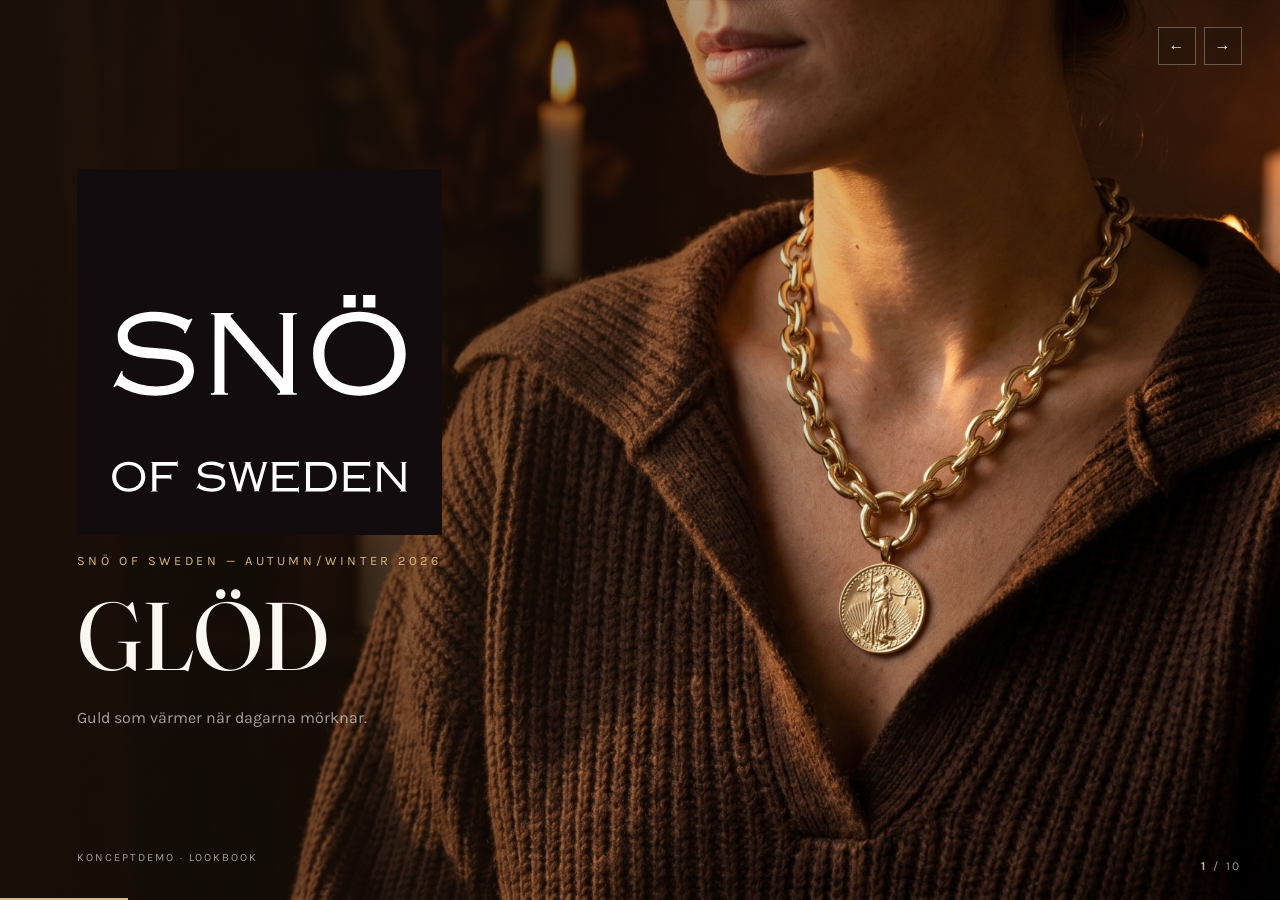
==== aw26/index.html @ c380b46c "AW26-lookbook 'GLÖD' — liggande HTML-presentation med AI-genererat höstbildspråk Co-Authored-By: Cla" ====
<!DOCTYPE html>
<html lang="sv">
<head>
<meta charset="UTF-8">
<meta name="viewport" content="width=device-width, initial-scale=1.0">
<meta name="robots" content="noindex">
<title>Snö of Sweden — AW26 GLÖD (konceptdemo)</title>
<link rel="icon" href="../images/logo.svg">
<link rel="preconnect" href="https://fonts.googleapis.com">
<link rel="preconnect" href="https://fonts.gstatic.com" crossorigin>
<link href="https://fonts.googleapis.com/css2?family=Fraunces:ital,opsz,wght@0,9..144,300..600;1,9..144,300..600&family=Karla:wght@400;700&display=swap" rel="stylesheet">
<style>
:root {
  --ember: #1C120A;
  --ember-soft: #2B1D10;
  --snow: #FBF8F2;
  --snow-dim: rgba(251, 248, 242, 0.62);
  --gold: #D9B97C;
  --gold-deep: #A8824A;
  --font-display: "Fraunces", Georgia, serif;
  --font-body: "Karla", "Helvetica Neue", sans-serif;
  --ease: cubic-bezier(0.16, 1, 0.3, 1);
}
* { margin: 0; padding: 0; box-sizing: border-box; }
html, body { height: 100%; overflow: hidden; background: var(--ember); }
body { font-family: var(--font-body); color: var(--snow); }
img { display: block; }

.deck { height: 100%; position: relative; }
.slide {
  position: absolute;
  inset: 0;
  display: none;
  overflow: hidden;
}
.slide.active { display: block; }
.slide-inner { height: 100%; }

.fade-in { animation: fade 0.9s var(--ease) both; }
.fade-in-late { animation: fade 0.9s 0.25s var(--ease) both; }
@keyframes fade {
  from { opacity: 0; transform: translateY(18px); }
  to   { opacity: 1; transform: translateY(0); }
}

.kicker {
  font-size: clamp(10px, 1vw, 13px);
  letter-spacing: 0.28em;
  text-transform: uppercase;
  color: var(--gold);
}
h1, h2 { font-family: var(--font-display); font-weight: 400; line-height: 1.04; }
h1 { font-size: clamp(48px, 7.5vw, 120px); letter-spacing: -0.01em; }
h2 { font-size: clamp(30px, 4.2vw, 64px); }
h1 em, h2 em { font-style: italic; color: var(--gold); }
.body {
  font-size: clamp(14px, 1.25vw, 18px);
  line-height: 1.7;
  color: var(--snow-dim);
  max-width: 46ch;
}

/* cover */
.cover { position: relative; }
.cover img { width: 100%; height: 100%; object-fit: cover; }
.cover::after {
  content: "";
  position: absolute;
  inset: 0;
  background: linear-gradient(100deg, rgba(28,18,10,0.88) 0%, rgba(28,18,10,0.45) 42%, transparent 68%);
}
.cover-copy {
  position: absolute;
  left: clamp(28px, 6vw, 96px);
  top: 50%;
  transform: translateY(-50%);
  z-index: 1;
  display: flex;
  flex-direction: column;
  gap: clamp(14px, 2vh, 26px);
}
.cover-logo { width: clamp(40px, 4vw, 60px); }
.cover-note {
  position: absolute;
  left: clamp(28px, 6vw, 96px);
  bottom: clamp(20px, 4vh, 40px);
  z-index: 1;
  font-size: 11px;
  letter-spacing: 0.18em;
  text-transform: uppercase;
  color: var(--snow-dim);
}

/* concept slide */
.concept {
  height: 100%;
  display: flex;
  flex-direction: column;
  justify-content: center;
  padding: 0 clamp(28px, 8vw, 130px);
  gap: clamp(18px, 3.5vh, 34px);
  background:
    radial-gradient(120% 90% at 85% 110%, rgba(217,185,124,0.16) 0%, transparent 55%),
    var(--ember);
}
.concept-words {
  display: flex;
  gap: clamp(20px, 4vw, 56px);
  flex-wrap: wrap;
  margin-top: clamp(8px, 2vh, 18px);
}
.concept-words div {
  border-top: 1px solid var(--gold-deep);
  padding-top: 14px;
  min-width: 150px;
}
.concept-words b {
  display: block;
  font-family: var(--font-display);
  font-weight: 400;
  font-size: clamp(18px, 1.8vw, 26px);
  margin-bottom: 6px;
}
.concept-words span { font-size: clamp(12px, 1vw, 15px); color: var(--snow-dim); }

/* key piece slides */
.piece {
  height: 100%;
  display: grid;
  grid-template-columns: 1fr 1fr;
}
.piece-copy {
  display: flex;
  flex-direction: column;
  justify-content: center;
  padding: 0 clamp(28px, 5.5vw, 90px);
  gap: clamp(12px, 2.4vh, 22px);
  background: var(--ember);
}
.piece-copy .price {
  font-size: clamp(16px, 1.5vw, 22px);
  color: var(--gold);
  letter-spacing: 0.04em;
}
.piece-copy .num {
  font-family: var(--font-display);
  font-style: italic;
  color: var(--gold-deep);
  font-size: clamp(13px, 1.1vw, 16px);
}
.piece-media { position: relative; }
.piece-media img { width: 100%; height: 100%; object-fit: cover; }
.piece.flip .piece-media { order: -1; }

/* full-bleed quote slide */
.bleed { position: relative; }
.bleed img { width: 100%; height: 100%; object-fit: cover; }
.bleed::after {
  content: "";
  position: absolute;
  inset: 0;
  background: linear-gradient(to top, rgba(28,18,10,0.75) 0%, transparent 45%);
}
.bleed-copy {
  position: absolute;
  left: clamp(28px, 6vw, 96px);
  bottom: clamp(36px, 8vh, 80px);
  z-index: 1;
  max-width: 60ch;
}

/* grid slide */
.lineup {
  height: 100%;
  display: flex;
  flex-direction: column;
  justify-content: center;
  padding: 0 clamp(28px, 5vw, 80px) clamp(48px, 9vh, 80px);
  gap: clamp(16px, 3vh, 30px);
  background: var(--ember);
}
.lineup-grid {
  display: grid;
  grid-template-columns: repeat(4, 1fr);
  gap: clamp(10px, 1.4vw, 22px);
}
.lineup-grid figure { background: var(--snow); }
.lineup-grid img { width: 100%; aspect-ratio: 1; object-fit: cover; }
.lineup-grid figcaption {
  background: var(--ember-soft);
  padding: 8px 10px;
  font-size: clamp(10px, 0.85vw, 13px);
  display: flex;
  justify-content: space-between;
  gap: 8px;
}
.lineup-grid figcaption b { font-weight: 700; }
.lineup-grid figcaption span { color: var(--gold); white-space: nowrap; }

/* end slide */
.end {
  height: 100%;
  display: flex;
  flex-direction: column;
  align-items: center;
  justify-content: center;
  gap: clamp(16px, 3vh, 28px);
  text-align: center;
  background:
    radial-gradient(80% 60% at 50% 115%, rgba(217,185,124,0.2) 0%, transparent 60%),
    var(--ember);
}
.end img { width: clamp(54px, 5vw, 80px); }
.end .body { max-width: 52ch; }

/* nav chrome */
.counter {
  position: fixed;
  right: clamp(20px, 3vw, 44px);
  bottom: clamp(16px, 3vh, 32px);
  z-index: 10;
  font-size: 12px;
  letter-spacing: 0.2em;
  color: var(--snow-dim);
  text-shadow: 0 1px 8px rgba(28, 18, 10, 0.9), 0 0 2px rgba(28, 18, 10, 0.8);
}
.counter b { color: var(--gold); font-weight: 700; }
.arrows {
  position: fixed;
  right: clamp(20px, 3vw, 44px);
  top: clamp(16px, 3vh, 32px);
  z-index: 10;
  display: flex;
  gap: 8px;
}
.arrows button {
  width: 38px; height: 38px;
  background: rgba(28, 18, 10, 0.35);
  border: 1px solid rgba(251,248,242,0.3);
  color: var(--snow);
  font-size: 16px;
  cursor: pointer;
  transition: all 0.3s var(--ease);
  font-family: inherit;
}
.arrows button:hover { border-color: var(--gold); color: var(--gold); }
.progress {
  position: fixed;
  left: 0; bottom: 0;
  height: 2px;
  background: var(--gold);
  z-index: 10;
  transition: width 0.5s var(--ease);
}

@media (max-width: 760px) {
  .piece { grid-template-columns: 1fr; grid-template-rows: 1fr 1fr; }
  .piece.flip .piece-media { order: 0; }
  .lineup-grid { grid-template-columns: repeat(2, 1fr); }
  .lineup-grid figure:nth-child(n+5) { display: none; }
}
</style>
</head>
<body>

<div class="deck" id="deck">

  <!-- 1. Cover -->
  <section class="slide active">
    <div class="slide-inner cover">
      <img src="img/cover.jpg" alt="AW26 GLÖD — Rule big coin neck i levande ljus">
      <div class="cover-copy">
        <img class="cover-logo fade-in" src="../images/logo.svg" alt="Snö of Sweden">
        <div class="kicker fade-in">Snö of Sweden — Autumn/Winter 2026</div>
        <h1 class="fade-in-late">GLÖD</h1>
        <p class="body fade-in-late">Guld som värmer när dagarna mörknar.</p>
      </div>
      <div class="cover-note">Konceptdemo · Lookbook</div>
    </div>
  </section>

  <!-- 2. Koncept -->
  <section class="slide">
    <div class="slide-inner concept">
      <div class="kicker fade-in">Kollektionens idé</div>
      <h2 class="fade-in">Värmen sitter i <em>detaljerna</em></h2>
      <p class="body fade-in-late">När garderoben går mot choklad, camel och cream blir guldet glöden i looken. AW26 handlar om smycken som bärs närmast kroppen — varje dag, lager på lager, från första frukostkaffet till sista glöggen.</p>
      <div class="concept-words fade-in-late">
        <div><b>Glöd</b><span>guld mot mörka knits</span></div>
        <div><b>Lager</b><span>kedjor som byggs på varandra</span></div>
        <div><b>Vardag</b><span>fest-känsla, varje dag</span></div>
      </div>
    </div>
  </section>

  <!-- 3. Key piece: Rule big coin -->
  <section class="slide">
    <div class="slide-inner piece">
      <div class="piece-copy">
        <div class="num fade-in">Key piece 01 — Halsband</div>
        <h2 class="fade-in">Rule big coin<br>neck&nbsp;50</h2>
        <p class="body fade-in-late">Kollektionens tyngdpunkt. Chunky länk med avtagbart mynthänge — statement nog att bära solo mot en mörk polo, mjukt nog att lagras.</p>
        <div class="price fade-in-late">499 kr · Gold plated</div>
      </div>
      <div class="piece-media"><img src="img/key-rule.jpg" alt="Rule big coin neck 50"></div>
    </div>
  </section>

  <!-- 4. Key piece: Flora petal -->
  <section class="slide">
    <div class="slide-inner piece flip">
      <div class="piece-copy">
        <div class="num fade-in">Key piece 02 — Halsband</div>
        <h2 class="fade-in">Flora petal neck 45</h2>
        <p class="body fade-in-late">Sommarens blomma i vinterversion — platt borstat guld med en enda pärla, buren mot camel-stick. Den mjuka kontrasten i kollektionen.</p>
        <div class="price fade-in-late">399 kr · Gold plated</div>
      </div>
      <div class="piece-media"><img src="img/key-petal.jpg" alt="Flora petal neck 45"></div>
    </div>
  </section>

  <!-- 5. Key piece: Flora daisy ear -->
  <section class="slide">
    <div class="slide-inner piece">
      <div class="piece-copy">
        <div class="num fade-in">Key piece 03 — Örhängen</div>
        <h2 class="fade-in">Flora daisy ear</h2>
        <p class="body fade-in-late">Silver som lyser mot höga kragar och halsdukar. Liten, exakt och dagligt bärbar — örat är AW-säsongens mest synliga smyckesyta.</p>
        <div class="price fade-in-late">249 kr · Silver plated</div>
      </div>
      <div class="piece-media"><img src="img/key-ear.jpg" alt="Flora daisy ear"></div>
    </div>
  </section>

  <!-- 6. Key piece: Rule charm brace -->
  <section class="slide">
    <div class="slide-inner piece flip">
      <div class="piece-copy">
        <div class="num fade-in">Key piece 04 — Armband</div>
        <h2 class="fade-in">Rule charm brace</h2>
        <p class="body fade-in-late">Hjärta och klöver i räfflat guld, byggt för uppkavlade stickade ärmar och varma koppar. Charmsen är kollektionens personliga signatur.</p>
        <div class="price fade-in-late">449 kr · Gold plated</div>
      </div>
      <div class="piece-media"><img src="img/key-brace.jpg" alt="Rule charm brace"></div>
    </div>
  </section>

  <!-- 7. Styling: layering -->
  <section class="slide">
    <div class="slide-inner piece">
      <div class="piece-copy">
        <div class="num fade-in">Styling</div>
        <h2 class="fade-in">Lager på <em>lager</em></h2>
        <p class="body fade-in-late">AW26 styls i par: Rule big coin lågt, Flora daisy kort ovanför. Två längder, två uttryck — en look. Merförsäljningsstoryn ligger inbyggd i kollektionen.</p>
        <div class="price fade-in-late">Rule big coin 499 kr + Flora daisy neck 399 kr</div>
      </div>
      <div class="piece-media"><img src="img/layering.jpg" alt="Lager på lager — Rule + Flora daisy"></div>
    </div>
  </section>

  <!-- 8. Stilleben -->
  <section class="slide">
    <div class="slide-inner bleed">
      <img src="img/stilleben.jpg" alt="AW26-stilleben i levande ljus">
      <div class="bleed-copy">
        <div class="kicker fade-in">Kampanjens tonalitet</div>
        <h2 class="fade-in-late">Tänt ljus, mörk ull,<br>guld som <em>glöder</em></h2>
      </div>
    </div>
  </section>

  <!-- 9. Lineup -->
  <section class="slide">
    <div class="slide-inner lineup">
      <div>
        <div class="kicker fade-in">Urval</div>
        <h2 class="fade-in">Kollektionen i korthet</h2>
      </div>
      <div class="lineup-grid fade-in-late">
        <figure><img src="../images/rule-big-coin-neck-50-1.jpg" alt=""><figcaption><b>Rule big coin neck 50</b><span>499 kr</span></figcaption></figure>
        <figure><img src="../images/flora-petal-neck-50-1.jpg" alt=""><figcaption><b>Flora petal neck 45</b><span>399 kr</span></figcaption></figure>
        <figure><img src="../images/rule-charm-brace-sclear-1.jpg" alt=""><figcaption><b>Rule charm brace</b><span>449 kr</span></figcaption></figure>
        <figure><img src="../images/flora-daisy-ear-1.jpg" alt=""><figcaption><b>Flora daisy ear</b><span>249 kr</span></figcaption></figure>
        <figure><img src="../images/flora-daisy-neck-40-1.jpg" alt=""><figcaption><b>Flora daisy neck 40</b><span>399 kr</span></figcaption></figure>
        <figure><img src="../images/rule-coin-pendant-ear-1.jpg" alt=""><figcaption><b>Rule coin pendant ear</b><span>349 kr</span></figcaption></figure>
        <figure><img src="../images/tulum-pearl-neck-40-45-1.jpg" alt=""><figcaption><b>Tulum pearl neck</b><span>299 kr</span></figcaption></figure>
        <figure><img src="../images/tulum-elastic-pearl-brace-1.jpg" alt=""><figcaption><b>Tulum elastic brace</b><span>249 kr</span></figcaption></figure>
      </div>
    </div>
  </section>

  <!-- 10. End -->
  <section class="slide">
    <div class="slide-inner end">
      <img class="fade-in" src="../images/logo.svg" alt="Snö of Sweden">
      <div class="kicker fade-in">Autumn/Winter 2026</div>
      <h2 class="fade-in-late">GLÖD — <em>att fortsätta på</em></h2>
      <p class="body fade-in-late">Konceptdemo med exempelinnehåll: bildmaterial är AI-genererat utifrån Snös befintliga produkter, urval och texter är förslag — inte ett officiellt kollektionsuttag.</p>
    </div>
  </section>

</div>

<div class="arrows">
  <button id="prev" aria-label="Föregående">←</button>
  <button id="next" aria-label="Nästa">→</button>
</div>
<div class="counter"><b id="cur">1</b> / <span id="tot"></span></div>
<div class="progress" id="bar"></div>

<script>
const slides = [...document.querySelectorAll('.slide')];
let i = 0;
document.getElementById('tot').textContent = slides.length;

function go(n) {
  i = Math.max(0, Math.min(slides.length - 1, n));
  slides.forEach((s, k) => s.classList.toggle('active', k === i));
  // restart entrance animations
  slides[i].querySelectorAll('.fade-in, .fade-in-late').forEach(el => {
    el.style.animation = 'none';
    void el.offsetWidth;
    el.style.animation = '';
  });
  document.getElementById('cur').textContent = i + 1;
  document.getElementById('bar').style.width = ((i + 1) / slides.length * 100) + '%';
  history.replaceState(null, '', '#' + (i + 1));
}
document.getElementById('next').onclick = () => go(i + 1);
document.getElementById('prev').onclick = () => go(i - 1);
document.addEventListener('keydown', e => {
  if (e.key === 'ArrowRight' || e.key === ' ' || e.key === 'PageDown') go(i + 1);
  if (e.key === 'ArrowLeft' || e.key === 'PageUp') go(i - 1);
});
let tx = null;
document.addEventListener('touchstart', e => tx = e.touches[0].clientX);
document.addEventListener('touchend', e => {
  if (tx === null) return;
  const dx = e.changedTouches[0].clientX - tx;
  if (Math.abs(dx) > 50) go(i + (dx < 0 ? 1 : -1));
  tx = null;
});
go(parseInt(location.hash.slice(1), 10) - 1 || 0);
</script>

</body>
</html>
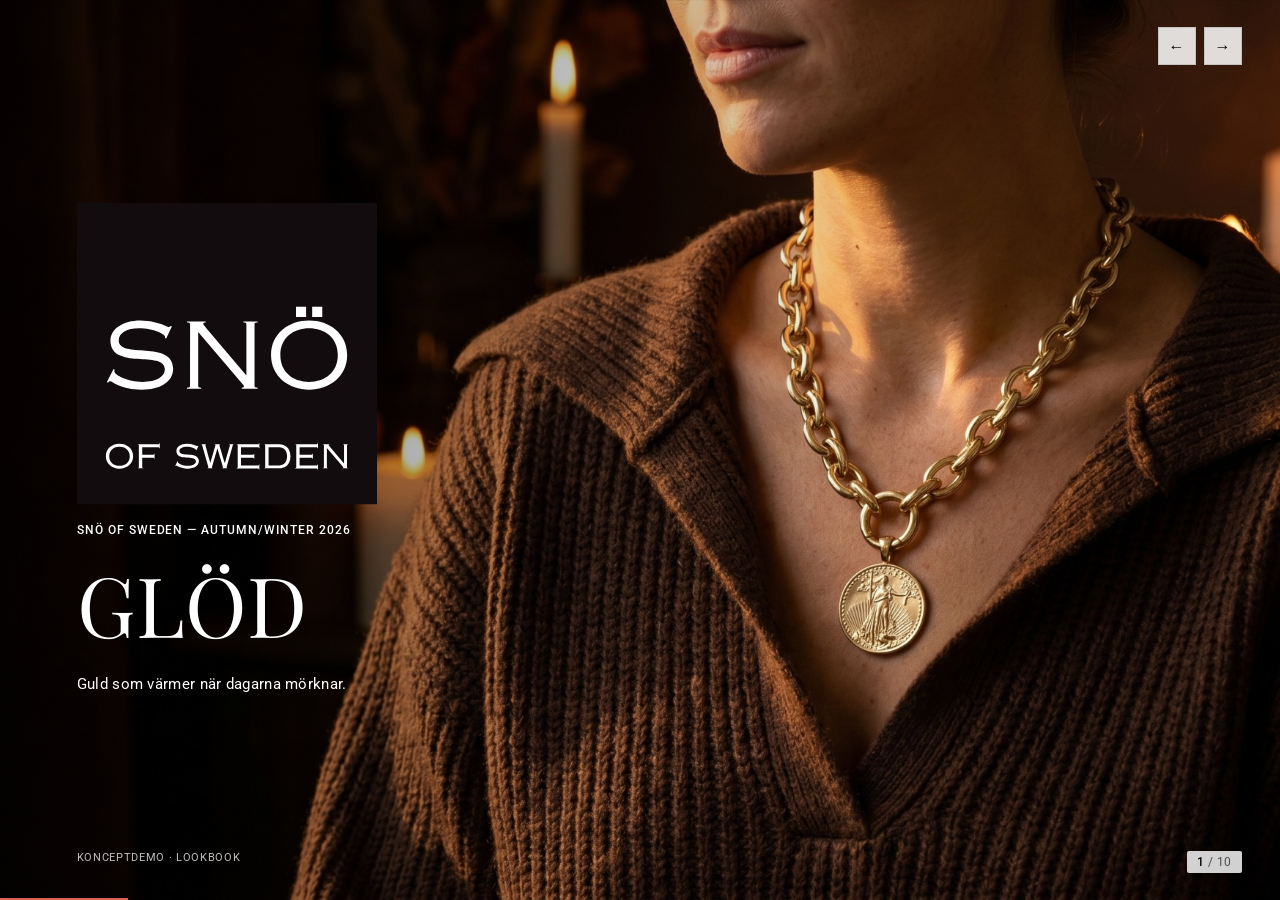
==== commit 9a6ba191: "AW26-deck omstylad till Snös riktiga grafiska profil (Playfair/Roboto, cream/terracotta, scrapad ur " ====
--- a/aw26/index.html
+++ b/aw26/index.html
@@ -8,31 +8,31 @@
 <link rel="icon" href="../images/logo.svg">
 <link rel="preconnect" href="https://fonts.googleapis.com">
 <link rel="preconnect" href="https://fonts.gstatic.com" crossorigin>
-<link href="https://fonts.googleapis.com/css2?family=Fraunces:ital,opsz,wght@0,9..144,300..600;1,9..144,300..600&family=Karla:wght@400;700&display=swap" rel="stylesheet">
+<link href="https://fonts.googleapis.com/css2?family=Playfair+Display:ital,wght@0,400;0,500;1,400&family=Roboto:wght@400;500&display=swap" rel="stylesheet">
 <style>
+/* Snö of Swedens grafiska profil — extraherad ur snoofsweden.com main.css:
+   Playfair Display (display) + Roboto (body), vit/cream-bas,
+   terracotta #DE614A accent, rost #733226, letter-spacing 0.4-0.8px */
 :root {
-  --ember: #1C120A;
-  --ember-soft: #2B1D10;
-  --snow: #FBF8F2;
-  --snow-dim: rgba(251, 248, 242, 0.62);
-  --gold: #D9B97C;
-  --gold-deep: #A8824A;
-  --font-display: "Fraunces", Georgia, serif;
-  --font-body: "Karla", "Helvetica Neue", sans-serif;
+  --white: #FFFFFF;
+  --cream: #F9F7F4;
+  --cream-deep: #F3EEE8;
+  --ink: #000000;
+  --ink-soft: rgba(0, 0, 0, 0.64);
+  --terra: #DE614A;
+  --rust: #733226;
+  --line: rgba(0, 0, 0, 0.12);
+  --font-display: "Playfair Display", Georgia, serif;
+  --font-body: "Roboto", Helvetica, sans-serif;
   --ease: cubic-bezier(0.16, 1, 0.3, 1);
 }
 * { margin: 0; padding: 0; box-sizing: border-box; }
-html, body { height: 100%; overflow: hidden; background: var(--ember); }
-body { font-family: var(--font-body); color: var(--snow); }
+html, body { height: 100%; overflow: hidden; background: var(--white); }
+body { font-family: var(--font-body); color: var(--ink); }
 img { display: block; }
 
 .deck { height: 100%; position: relative; }
-.slide {
-  position: absolute;
-  inset: 0;
-  display: none;
-  overflow: hidden;
-}
+.slide { position: absolute; inset: 0; display: none; overflow: hidden; }
 .slide.active { display: block; }
 .slide-inner { height: 100%; }
 
@@ -44,21 +44,37 @@
 }
 
 .kicker {
-  font-size: clamp(10px, 1vw, 13px);
-  letter-spacing: 0.28em;
+  font-size: clamp(10px, 0.95vw, 13px);
+  letter-spacing: 0.08em;
   text-transform: uppercase;
-  color: var(--gold);
-}
-h1, h2 { font-family: var(--font-display); font-weight: 400; line-height: 1.04; }
-h1 { font-size: clamp(48px, 7.5vw, 120px); letter-spacing: -0.01em; }
-h2 { font-size: clamp(30px, 4.2vw, 64px); }
-h1 em, h2 em { font-style: italic; color: var(--gold); }
+  font-weight: 500;
+  color: var(--rust);
+}
+h1, h2 {
+  font-family: var(--font-display);
+  font-weight: 400;
+  line-height: 1.18;
+  letter-spacing: 0.8px;
+}
+h1 { font-size: clamp(44px, 6.5vw, 100px); }
+h2 { font-size: clamp(28px, 3.8vw, 56px); }
+h1 em, h2 em { font-style: italic; color: var(--rust); }
 .body {
-  font-size: clamp(14px, 1.25vw, 18px);
-  line-height: 1.7;
-  color: var(--snow-dim);
-  max-width: 46ch;
-}
+  font-size: clamp(14px, 1.2vw, 17px);
+  line-height: 1.75;
+  letter-spacing: 0.3px;
+  color: var(--ink-soft);
+  max-width: 48ch;
+}
+
+/* arrow-link i Snös stil (pil efter text, ingen boxknapp) */
+.arrow-link {
+  font-size: clamp(13px, 1.05vw, 15px);
+  font-weight: 500;
+  letter-spacing: 0.4px;
+  color: var(--ink);
+}
+.arrow-link::after { content: " →"; color: var(--terra); }
 
 /* cover */
 .cover { position: relative; }
@@ -67,7 +83,7 @@
   content: "";
   position: absolute;
   inset: 0;
-  background: linear-gradient(100deg, rgba(28,18,10,0.88) 0%, rgba(28,18,10,0.45) 42%, transparent 68%);
+  background: linear-gradient(100deg, rgba(0,0,0,0.55) 0%, rgba(0,0,0,0.25) 42%, transparent 66%);
 }
 .cover-copy {
   position: absolute;
@@ -77,18 +93,19 @@
   z-index: 1;
   display: flex;
   flex-direction: column;
-  gap: clamp(14px, 2vh, 26px);
-}
-.cover-logo { width: clamp(40px, 4vw, 60px); }
+  gap: clamp(14px, 2vh, 24px);
+}
+.cover-copy .kicker, .cover-copy h1, .cover-copy .body { color: var(--white); }
+.cover-logo { width: clamp(40px, 4vw, 58px); }
 .cover-note {
   position: absolute;
   left: clamp(28px, 6vw, 96px);
   bottom: clamp(20px, 4vh, 40px);
   z-index: 1;
   font-size: 11px;
-  letter-spacing: 0.18em;
+  letter-spacing: 0.06em;
   text-transform: uppercase;
-  color: var(--snow-dim);
+  color: rgba(255,255,255,0.75);
 }
 
 /* concept slide */
@@ -98,19 +115,17 @@
   flex-direction: column;
   justify-content: center;
   padding: 0 clamp(28px, 8vw, 130px);
-  gap: clamp(18px, 3.5vh, 34px);
-  background:
-    radial-gradient(120% 90% at 85% 110%, rgba(217,185,124,0.16) 0%, transparent 55%),
-    var(--ember);
+  gap: clamp(18px, 3.5vh, 32px);
+  background: var(--cream);
 }
 .concept-words {
   display: flex;
   gap: clamp(20px, 4vw, 56px);
   flex-wrap: wrap;
-  margin-top: clamp(8px, 2vh, 18px);
+  margin-top: clamp(8px, 2vh, 16px);
 }
 .concept-words div {
-  border-top: 1px solid var(--gold-deep);
+  border-top: 1px solid var(--terra);
   padding-top: 14px;
   min-width: 150px;
 }
@@ -118,35 +133,39 @@
   display: block;
   font-family: var(--font-display);
   font-weight: 400;
-  font-size: clamp(18px, 1.8vw, 26px);
+  font-size: clamp(18px, 1.7vw, 25px);
   margin-bottom: 6px;
 }
-.concept-words span { font-size: clamp(12px, 1vw, 15px); color: var(--snow-dim); }
+.concept-words span { font-size: clamp(12px, 0.95vw, 14px); color: var(--ink-soft); letter-spacing: 0.3px; }
 
 /* key piece slides */
-.piece {
-  height: 100%;
-  display: grid;
-  grid-template-columns: 1fr 1fr;
-}
+.piece { height: 100%; display: grid; grid-template-columns: 1fr 1fr; }
 .piece-copy {
   display: flex;
   flex-direction: column;
   justify-content: center;
   padding: 0 clamp(28px, 5.5vw, 90px);
-  gap: clamp(12px, 2.4vh, 22px);
-  background: var(--ember);
-}
+  gap: clamp(12px, 2.4vh, 20px);
+  background: var(--white);
+}
+.piece:nth-of-type(even) .piece-copy { background: var(--cream); }
 .piece-copy .price {
-  font-size: clamp(16px, 1.5vw, 22px);
-  color: var(--gold);
-  letter-spacing: 0.04em;
+  font-size: clamp(15px, 1.3vw, 19px);
+  font-weight: 500;
+  letter-spacing: 0.5px;
+  color: var(--ink);
+}
+.piece-copy .price small {
+  font-weight: 400;
+  color: var(--ink-soft);
+  font-size: 0.85em;
 }
 .piece-copy .num {
-  font-family: var(--font-display);
-  font-style: italic;
-  color: var(--gold-deep);
-  font-size: clamp(13px, 1.1vw, 16px);
+  font-size: clamp(11px, 0.9vw, 13px);
+  letter-spacing: 0.08em;
+  text-transform: uppercase;
+  font-weight: 500;
+  color: var(--terra);
 }
 .piece-media { position: relative; }
 .piece-media img { width: 100%; height: 100%; object-fit: cover; }
@@ -159,7 +178,7 @@
   content: "";
   position: absolute;
   inset: 0;
-  background: linear-gradient(to top, rgba(28,18,10,0.75) 0%, transparent 45%);
+  background: linear-gradient(to top, rgba(0,0,0,0.55) 0%, transparent 45%);
 }
 .bleed-copy {
   position: absolute;
@@ -168,6 +187,9 @@
   z-index: 1;
   max-width: 60ch;
 }
+.bleed-copy .kicker { color: var(--cream-deep); }
+.bleed-copy h2 { color: var(--white); }
+.bleed-copy h2 em { color: var(--cream-deep); }
 
 /* grid slide */
 .lineup {
@@ -175,27 +197,29 @@
   display: flex;
   flex-direction: column;
   justify-content: center;
-  padding: 0 clamp(28px, 5vw, 80px) clamp(48px, 9vh, 80px);
-  gap: clamp(16px, 3vh, 30px);
-  background: var(--ember);
+  padding: clamp(20px, 4vh, 36px) clamp(28px, 5vw, 80px) clamp(48px, 9vh, 80px);
+  gap: clamp(16px, 3vh, 28px);
+  background: var(--white);
 }
 .lineup-grid {
   display: grid;
   grid-template-columns: repeat(4, 1fr);
   gap: clamp(10px, 1.4vw, 22px);
 }
-.lineup-grid figure { background: var(--snow); }
-.lineup-grid img { width: 100%; aspect-ratio: 1; object-fit: cover; }
+.lineup-grid figure { background: var(--cream-deep); border: 1px solid var(--line); }
+.lineup-grid img { width: 100%; aspect-ratio: 1; max-height: 24vh; object-fit: cover; }
 .lineup-grid figcaption {
-  background: var(--ember-soft);
+  background: var(--white);
+  border-top: 1px solid var(--line);
   padding: 8px 10px;
-  font-size: clamp(10px, 0.85vw, 13px);
+  font-size: clamp(10px, 0.82vw, 13px);
+  letter-spacing: 0.3px;
   display: flex;
   justify-content: space-between;
   gap: 8px;
 }
-.lineup-grid figcaption b { font-weight: 700; }
-.lineup-grid figcaption span { color: var(--gold); white-space: nowrap; }
+.lineup-grid figcaption b { font-weight: 500; }
+.lineup-grid figcaption span { color: var(--ink-soft); white-space: nowrap; }
 
 /* end slide */
 .end {
@@ -204,14 +228,12 @@
   flex-direction: column;
   align-items: center;
   justify-content: center;
-  gap: clamp(16px, 3vh, 28px);
+  gap: clamp(16px, 3vh, 26px);
   text-align: center;
-  background:
-    radial-gradient(80% 60% at 50% 115%, rgba(217,185,124,0.2) 0%, transparent 60%),
-    var(--ember);
-}
-.end img { width: clamp(54px, 5vw, 80px); }
-.end .body { max-width: 52ch; }
+  background: var(--cream);
+}
+.end img { width: clamp(54px, 5vw, 76px); }
+.end .body { max-width: 56ch; }
 
 /* nav chrome */
 .counter {
@@ -220,11 +242,13 @@
   bottom: clamp(16px, 3vh, 32px);
   z-index: 10;
   font-size: 12px;
-  letter-spacing: 0.2em;
-  color: var(--snow-dim);
-  text-shadow: 0 1px 8px rgba(28, 18, 10, 0.9), 0 0 2px rgba(28, 18, 10, 0.8);
-}
-.counter b { color: var(--gold); font-weight: 700; }
+  letter-spacing: 0.5px;
+  color: var(--ink-soft);
+  background: rgba(255, 255, 255, 0.82);
+  padding: 4px 10px;
+  border-radius: 2px;
+}
+.counter b { color: var(--ink); font-weight: 500; }
 .arrows {
   position: fixed;
   right: clamp(20px, 3vw, 44px);
@@ -235,20 +259,20 @@
 }
 .arrows button {
   width: 38px; height: 38px;
-  background: rgba(28, 18, 10, 0.35);
-  border: 1px solid rgba(251,248,242,0.3);
-  color: var(--snow);
+  background: rgba(255, 255, 255, 0.85);
+  border: 1px solid var(--line);
+  color: var(--ink);
   font-size: 16px;
   cursor: pointer;
   transition: all 0.3s var(--ease);
   font-family: inherit;
 }
-.arrows button:hover { border-color: var(--gold); color: var(--gold); }
+.arrows button:hover { border-color: var(--terra); color: var(--terra); }
 .progress {
   position: fixed;
   left: 0; bottom: 0;
   height: 2px;
-  background: var(--gold);
+  background: var(--terra);
   z-index: 10;
   transition: width 0.5s var(--ease);
 }
@@ -300,7 +324,8 @@
         <div class="num fade-in">Key piece 01 — Halsband</div>
         <h2 class="fade-in">Rule big coin<br>neck&nbsp;50</h2>
         <p class="body fade-in-late">Kollektionens tyngdpunkt. Chunky länk med avtagbart mynthänge — statement nog att bära solo mot en mörk polo, mjukt nog att lagras.</p>
-        <div class="price fade-in-late">499 kr · Gold plated</div>
+        <div class="price fade-in-late">499 SEK <small>· Gold plated</small></div>
+        <span class="arrow-link fade-in-late">Se i kollektionen</span>
       </div>
       <div class="piece-media"><img src="img/key-rule.jpg" alt="Rule big coin neck 50"></div>
     </div>
@@ -311,9 +336,10 @@
     <div class="slide-inner piece flip">
       <div class="piece-copy">
         <div class="num fade-in">Key piece 02 — Halsband</div>
-        <h2 class="fade-in">Flora petal neck 45</h2>
+        <h2 class="fade-in">Flora petal neck&nbsp;45</h2>
         <p class="body fade-in-late">Sommarens blomma i vinterversion — platt borstat guld med en enda pärla, buren mot camel-stick. Den mjuka kontrasten i kollektionen.</p>
-        <div class="price fade-in-late">399 kr · Gold plated</div>
+        <div class="price fade-in-late">399 SEK <small>· Gold plated</small></div>
+        <span class="arrow-link fade-in-late">Se i kollektionen</span>
       </div>
       <div class="piece-media"><img src="img/key-petal.jpg" alt="Flora petal neck 45"></div>
     </div>
@@ -326,7 +352,8 @@
         <div class="num fade-in">Key piece 03 — Örhängen</div>
         <h2 class="fade-in">Flora daisy ear</h2>
         <p class="body fade-in-late">Silver som lyser mot höga kragar och halsdukar. Liten, exakt och dagligt bärbar — örat är AW-säsongens mest synliga smyckesyta.</p>
-        <div class="price fade-in-late">249 kr · Silver plated</div>
+        <div class="price fade-in-late">249 SEK <small>· Silver plated</small></div>
+        <span class="arrow-link fade-in-late">Se i kollektionen</span>
       </div>
       <div class="piece-media"><img src="img/key-ear.jpg" alt="Flora daisy ear"></div>
     </div>
@@ -339,7 +366,8 @@
         <div class="num fade-in">Key piece 04 — Armband</div>
         <h2 class="fade-in">Rule charm brace</h2>
         <p class="body fade-in-late">Hjärta och klöver i räfflat guld, byggt för uppkavlade stickade ärmar och varma koppar. Charmsen är kollektionens personliga signatur.</p>
-        <div class="price fade-in-late">449 kr · Gold plated</div>
+        <div class="price fade-in-late">449 SEK <small>· Gold plated</small></div>
+        <span class="arrow-link fade-in-late">Se i kollektionen</span>
       </div>
       <div class="piece-media"><img src="img/key-brace.jpg" alt="Rule charm brace"></div>
     </div>
@@ -352,7 +380,7 @@
         <div class="num fade-in">Styling</div>
         <h2 class="fade-in">Lager på <em>lager</em></h2>
         <p class="body fade-in-late">AW26 styls i par: Rule big coin lågt, Flora daisy kort ovanför. Två längder, två uttryck — en look. Merförsäljningsstoryn ligger inbyggd i kollektionen.</p>
-        <div class="price fade-in-late">Rule big coin 499 kr + Flora daisy neck 399 kr</div>
+        <div class="price fade-in-late">Rule big coin 499 SEK + Flora daisy neck 399 SEK</div>
       </div>
       <div class="piece-media"><img src="img/layering.jpg" alt="Lager på lager — Rule + Flora daisy"></div>
     </div>
@@ -377,14 +405,14 @@
         <h2 class="fade-in">Kollektionen i korthet</h2>
       </div>
       <div class="lineup-grid fade-in-late">
-        <figure><img src="../images/rule-big-coin-neck-50-1.jpg" alt=""><figcaption><b>Rule big coin neck 50</b><span>499 kr</span></figcaption></figure>
-        <figure><img src="../images/flora-petal-neck-50-1.jpg" alt=""><figcaption><b>Flora petal neck 45</b><span>399 kr</span></figcaption></figure>
-        <figure><img src="../images/rule-charm-brace-sclear-1.jpg" alt=""><figcaption><b>Rule charm brace</b><span>449 kr</span></figcaption></figure>
-        <figure><img src="../images/flora-daisy-ear-1.jpg" alt=""><figcaption><b>Flora daisy ear</b><span>249 kr</span></figcaption></figure>
-        <figure><img src="../images/flora-daisy-neck-40-1.jpg" alt=""><figcaption><b>Flora daisy neck 40</b><span>399 kr</span></figcaption></figure>
-        <figure><img src="../images/rule-coin-pendant-ear-1.jpg" alt=""><figcaption><b>Rule coin pendant ear</b><span>349 kr</span></figcaption></figure>
-        <figure><img src="../images/tulum-pearl-neck-40-45-1.jpg" alt=""><figcaption><b>Tulum pearl neck</b><span>299 kr</span></figcaption></figure>
-        <figure><img src="../images/tulum-elastic-pearl-brace-1.jpg" alt=""><figcaption><b>Tulum elastic brace</b><span>249 kr</span></figcaption></figure>
+        <figure><img src="../images/rule-big-coin-neck-50-1.jpg" alt=""><figcaption><b>Rule big coin neck 50</b><span>499 SEK</span></figcaption></figure>
+        <figure><img src="../images/flora-petal-neck-50-1.jpg" alt=""><figcaption><b>Flora petal neck 45</b><span>399 SEK</span></figcaption></figure>
+        <figure><img src="../images/rule-charm-brace-sclear-1.jpg" alt=""><figcaption><b>Rule charm brace</b><span>449 SEK</span></figcaption></figure>
+        <figure><img src="../images/flora-daisy-ear-1.jpg" alt=""><figcaption><b>Flora daisy ear</b><span>249 SEK</span></figcaption></figure>
+        <figure><img src="../images/flora-daisy-neck-40-1.jpg" alt=""><figcaption><b>Flora daisy neck 40</b><span>399 SEK</span></figcaption></figure>
+        <figure><img src="../images/rule-coin-pendant-ear-1.jpg" alt=""><figcaption><b>Rule coin pendant ear</b><span>349 SEK</span></figcaption></figure>
+        <figure><img src="../images/tulum-pearl-neck-40-45-1.jpg" alt=""><figcaption><b>Tulum pearl neck</b><span>299 SEK</span></figcaption></figure>
+        <figure><img src="../images/tulum-elastic-pearl-brace-1.jpg" alt=""><figcaption><b>Tulum elastic brace</b><span>249 SEK</span></figcaption></figure>
       </div>
     </div>
   </section>
@@ -416,7 +444,6 @@
 function go(n) {
   i = Math.max(0, Math.min(slides.length - 1, n));
   slides.forEach((s, k) => s.classList.toggle('active', k === i));
-  // restart entrance animations
   slides[i].querySelectorAll('.fade-in, .fade-in-late').forEach(el => {
     el.style.animation = 'none';
     void el.offsetWidth;
